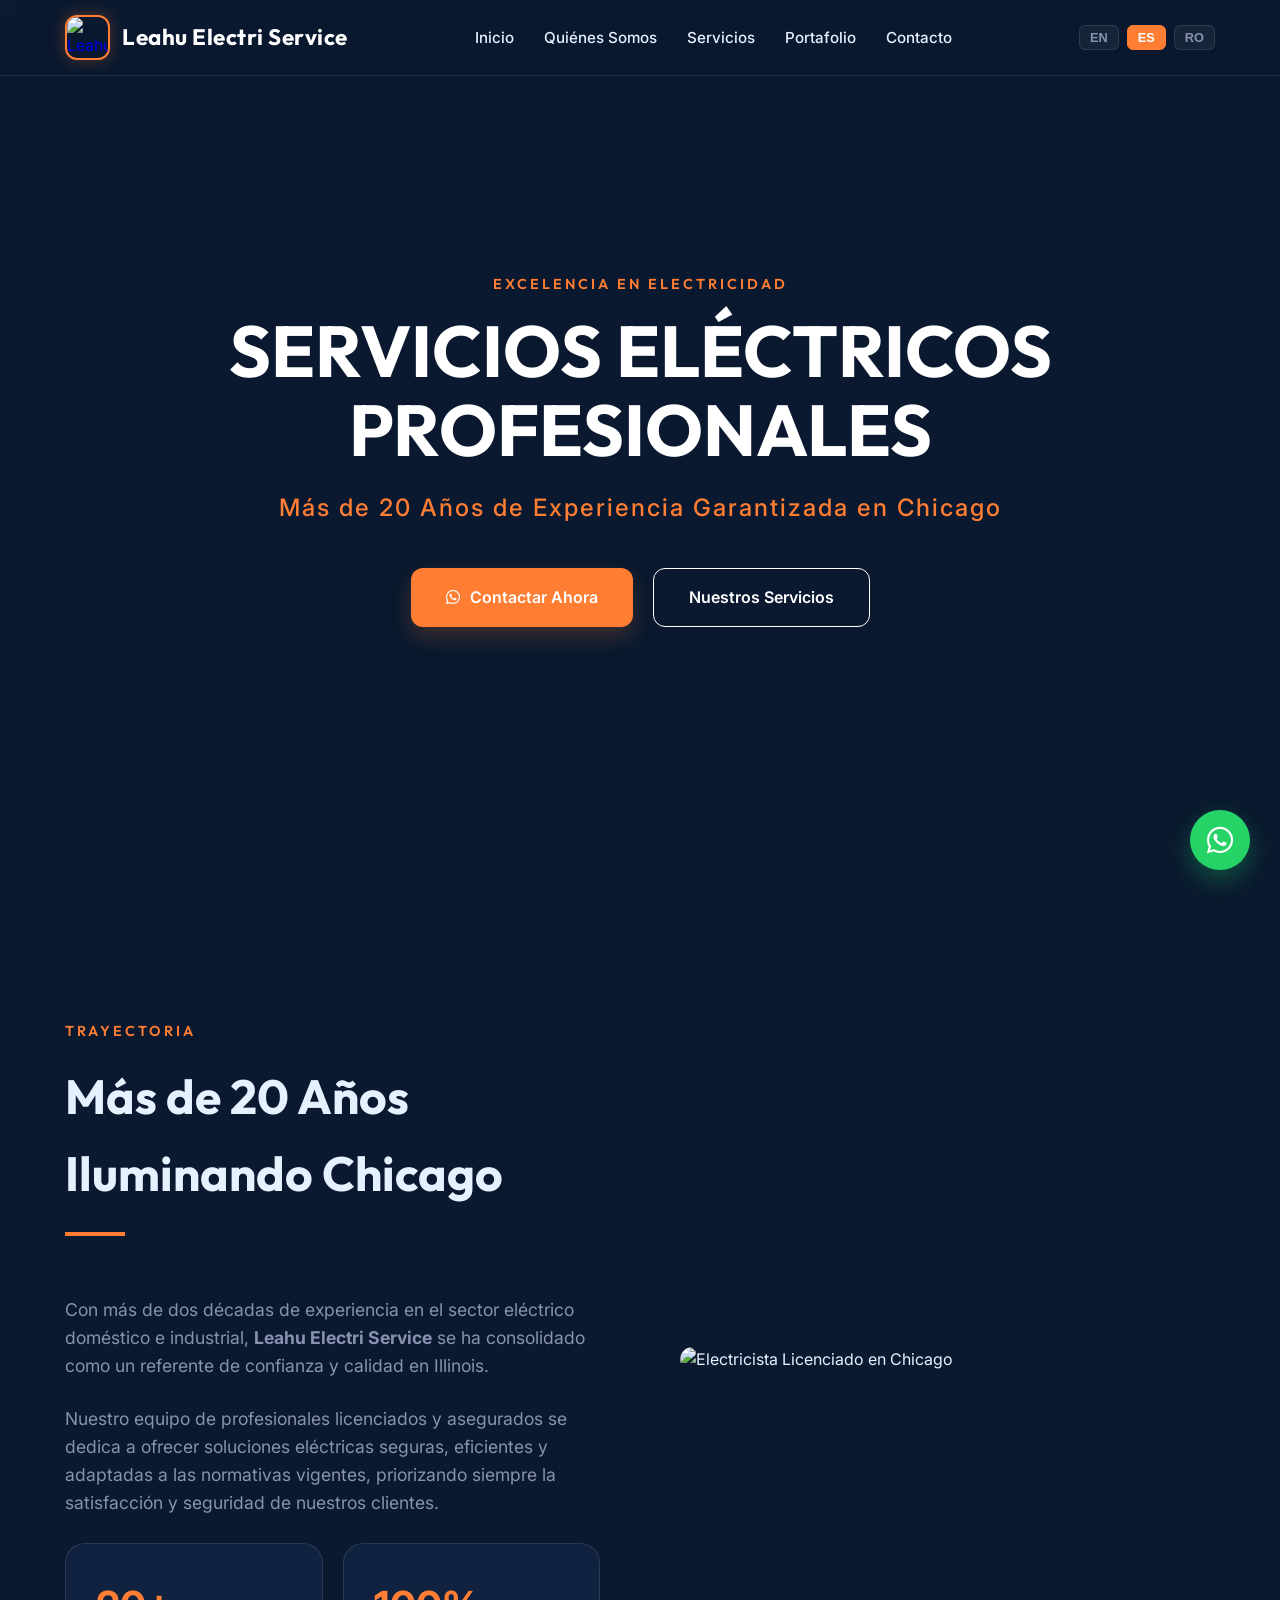
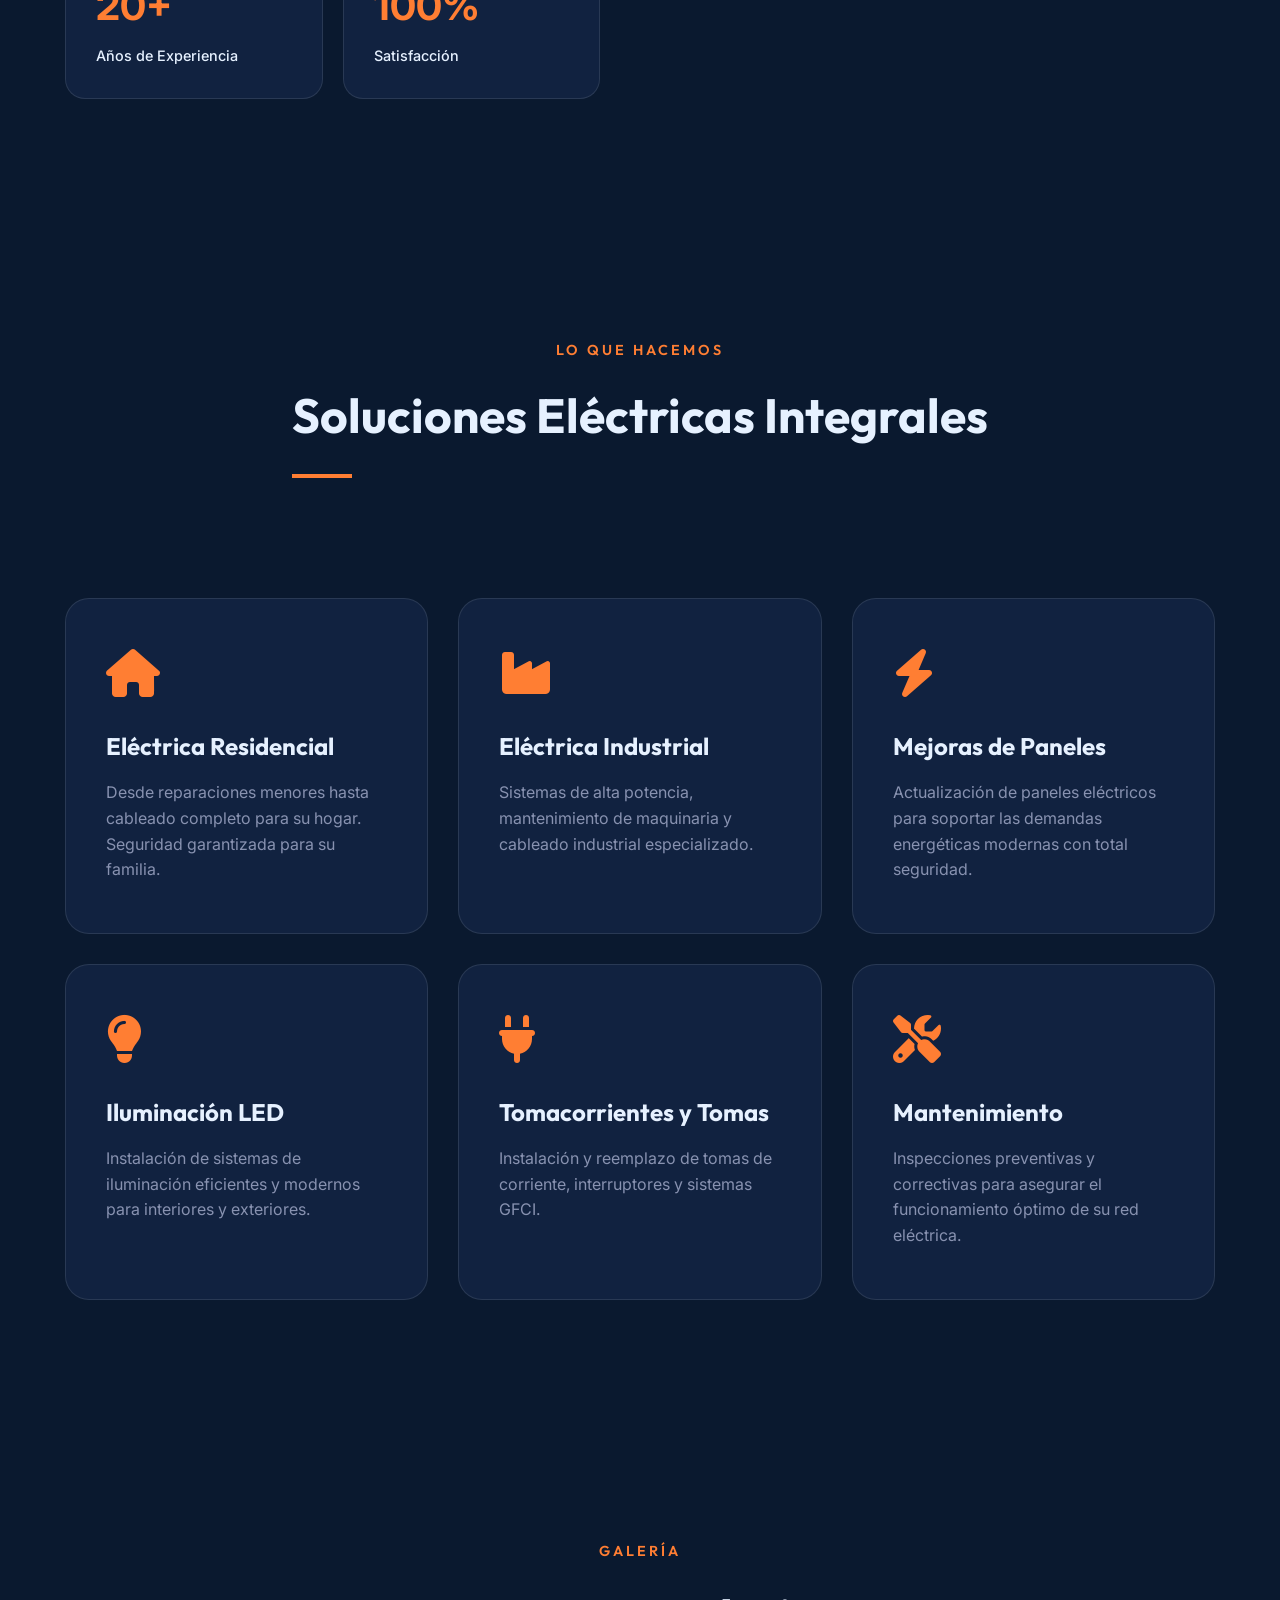
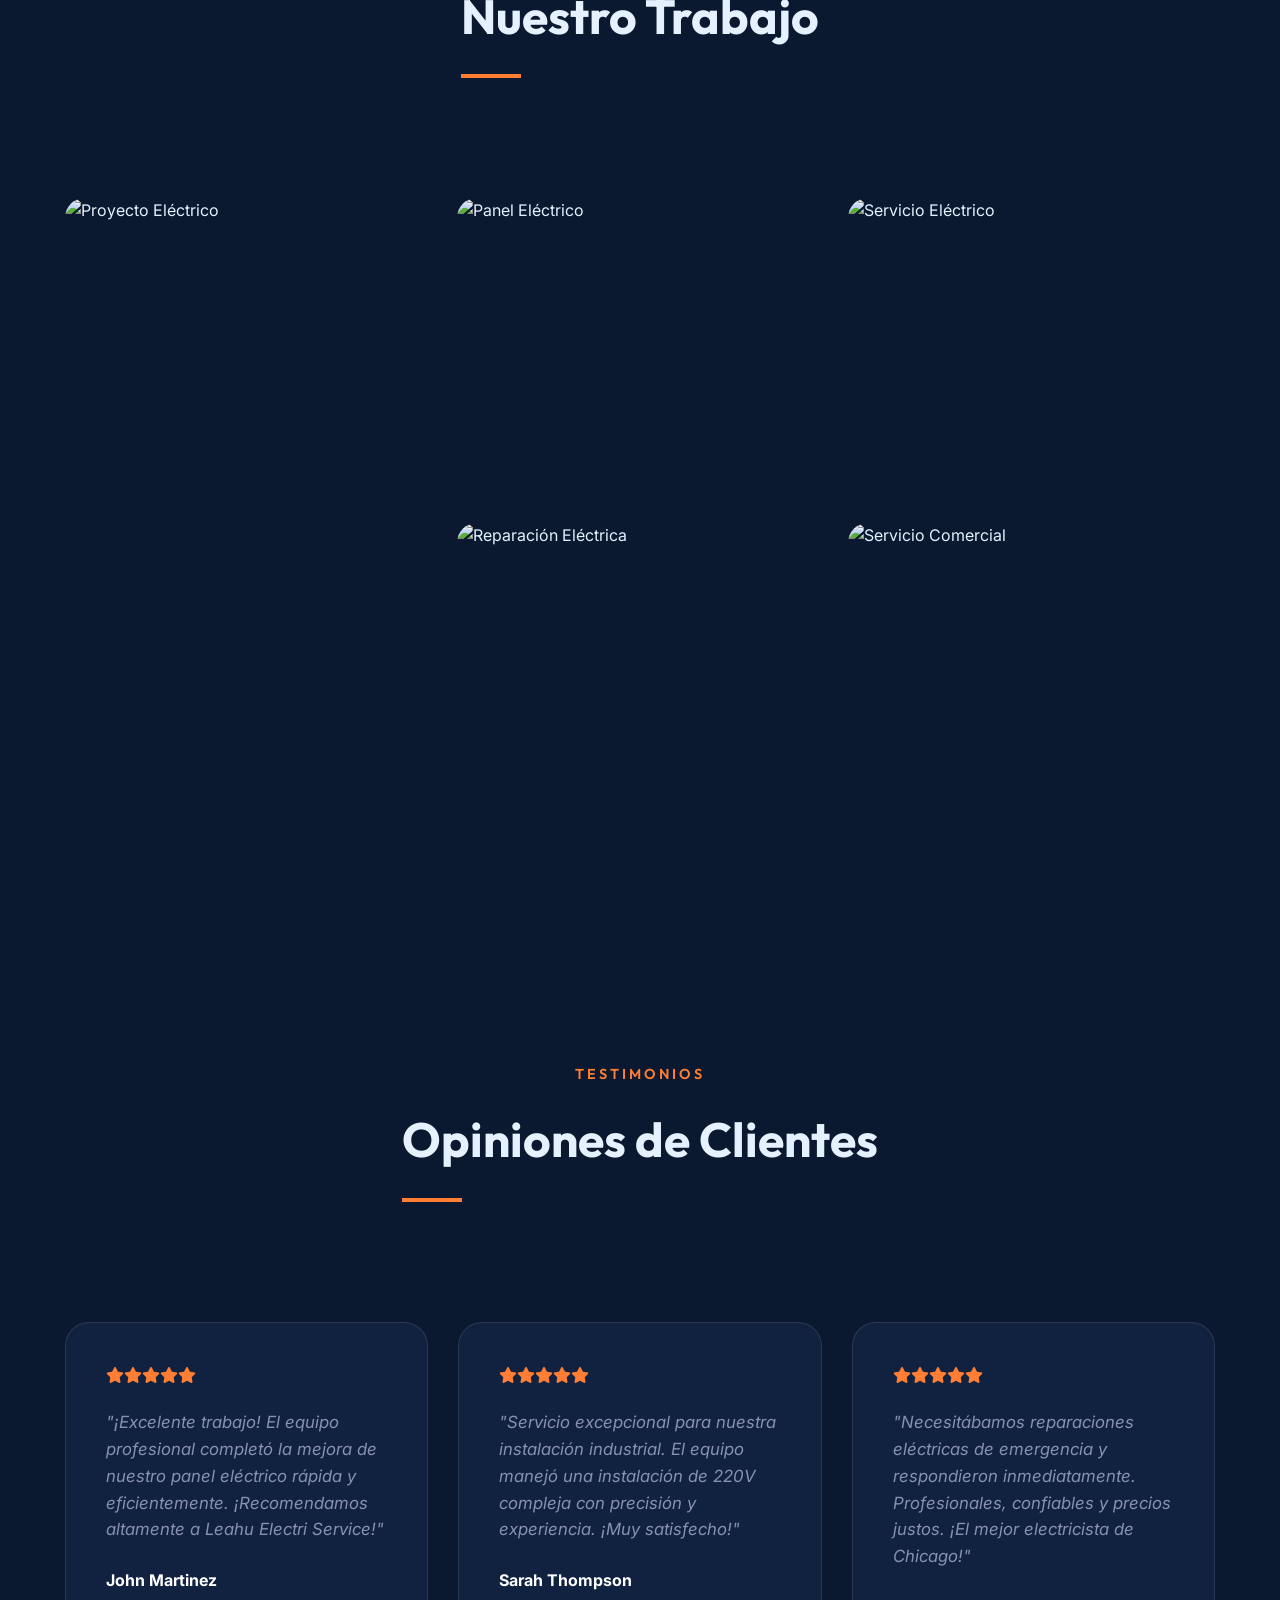
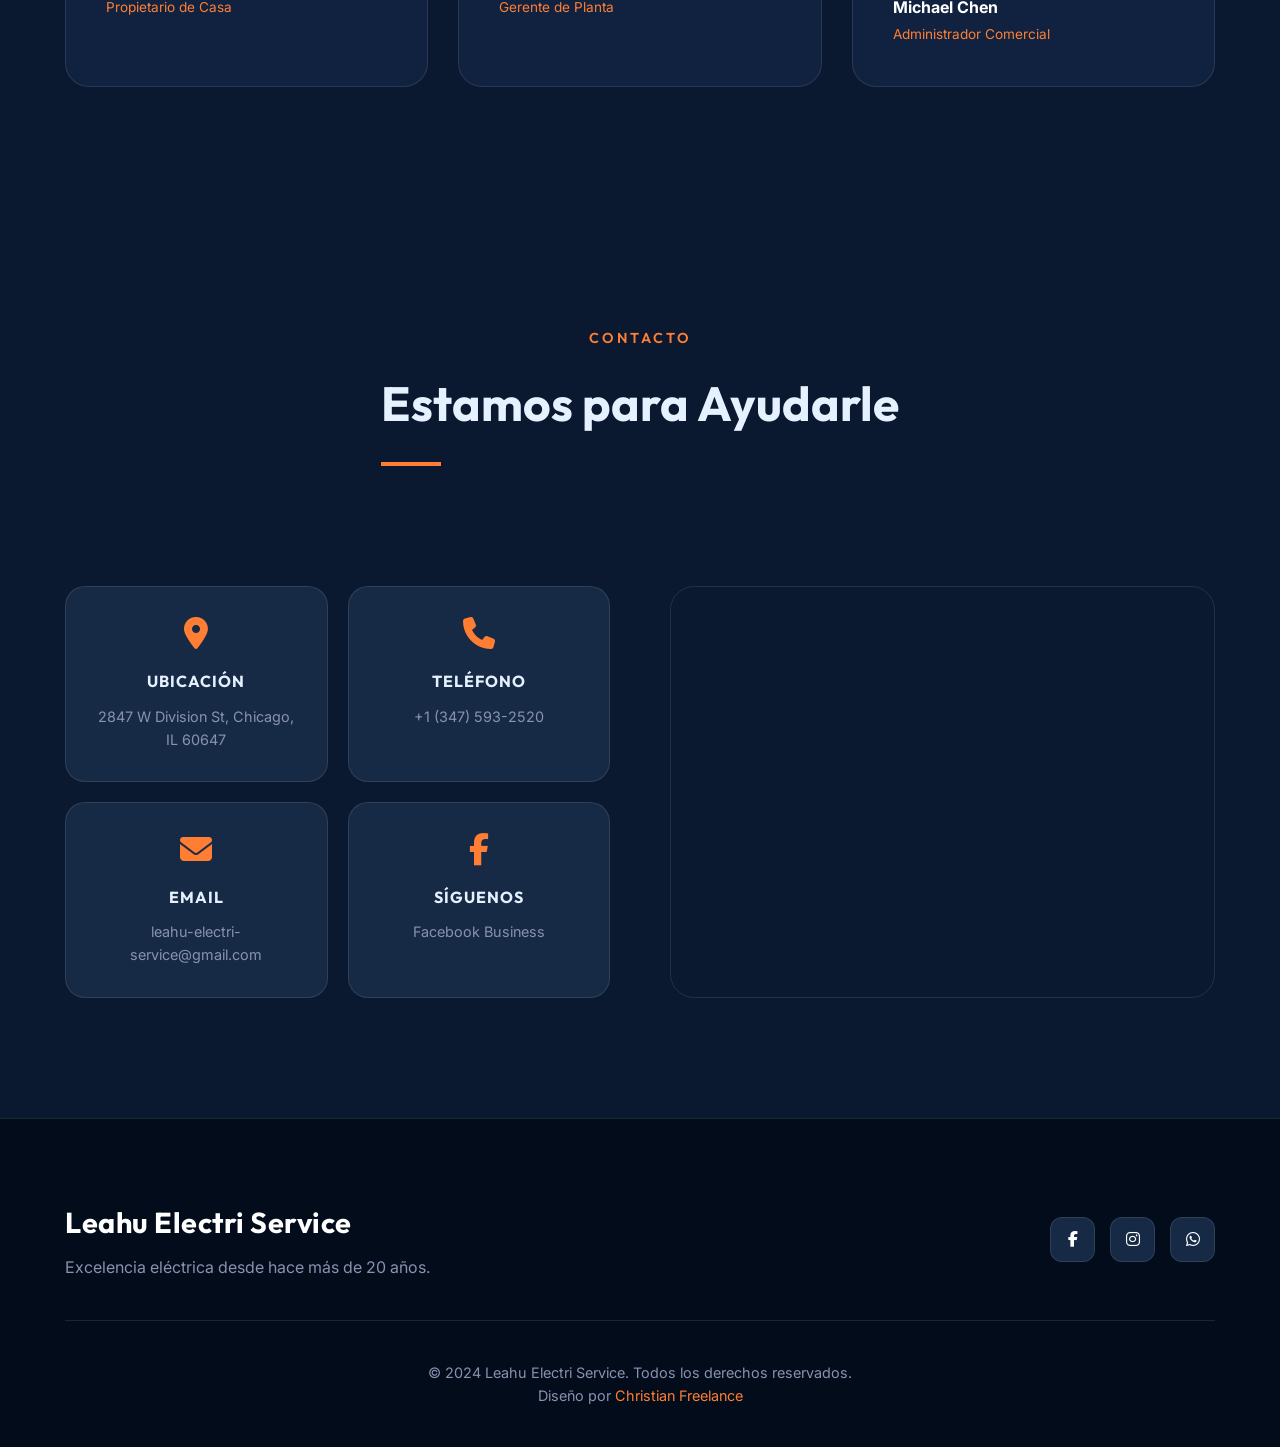
==== index-es.html @ eafdc577 "Add files via upload" ====
<!DOCTYPE html>
<html lang="es">
<head>
    <meta charset="UTF-8">
    <meta name="viewport" content="width=device-width, initial-scale=1.0">
    <meta name="description" content="Leahu Electri Service - Servicios eléctricos profesionales en Chicago. Más de 20 años de experiencia en instalaciones eléctricas residenciales e industriales. Licenciado y asegurado.">
    <meta name="keywords" content="servicios eléctricos, electricista Chicago, reparación eléctrica, instalación eléctrica, eléctrica residencial, eléctrica industrial">
    <meta name="author" content="Leahu Electri Service">
    
    <!-- Meta etiquetas multi-idioma -->
    <link rel="alternate" hreflang="en" href="index-en.html" />
    <link rel="alternate" hreflang="es" href="index-es.html" />
    <link rel="alternate" hreflang="ro" href="index-ro.html" />
    <link rel="alternate" hreflang="x-default" href="index-en.html" />

    <meta property="og:title" content="Leahu Electri Service - Servicios Eléctricos Chicago">
    <meta property="og:description" content="Servicios eléctricos profesionales con más de 20 años de experiencia en Chicago e Illinois.">
    <meta property="og:type" content="business.business">
    <meta property="og:image" content="images/electrician-chicago-service-1.jpg">
    
    <title>Leahu Electri Service - Servicios Eléctricos Profesionales Chicago</title>
    
    <link rel="stylesheet" href="style.css">
    <link rel="stylesheet" href="https://cdnjs.cloudflare.com/ajax/libs/font-awesome/6.4.0/css/all.min.css">
</head>
<body>
    <!-- Barra de Navegación -->
    <nav class="navbar">
        <div class="container">
            <a href="#home" class="nav-logo">
                <img src="images/logo-leahu-electri.jpg" alt="Leahu Electri Service Logo" class="logo-img">
                <span class="company-name">Leahu Electri Service</span>
            </a>
            <ul class="nav-menu">
                <li><a href="#home" class="nav-link">Inicio</a></li>
                <li><a href="#about" class="nav-link">Quiénes Somos</a></li>
                <li><a href="#services" class="nav-link">Servicios</a></li>
                <li><a href="#portfolio" class="nav-link">Portafolio</a></li>
                <li><a href="#contact" class="nav-link">Contacto</a></li>
            </ul>
            <div class="language-switcher">
                <button class="lang-btn" data-lang="en">EN</button>
                <button class="lang-btn active" data-lang="es">ES</button>
                <button class="lang-btn" data-lang="ro">RO</button>
            </div>
        </div>
    </nav>

    <!-- Sección Hero -->
    <section id="home" class="hero">
        <div class="carousel">
            <div class="carousel-container">
                <img src="images/electrician-chicago-service-1.jpg" alt="Servicio Eléctrico en Chicago" class="carousel-image active">
                <img src="images/electrical-panel-upgrade-chicago.jpg" alt="Actualización de Paneles Eléctricos" class="carousel-image">
                <img src="images/professional-electrical-installations.jpg" alt="Instalaciones Eléctricas Profesionales" class="carousel-image">
                <img src="images/industrial-electrician-chicago.jpg" alt="Electricista Industrial Chicago" class="carousel-image">
            </div>
        </div>
        <div class="hero-overlay"></div>
        <div class="hero-content">
            <span class="section-tag" data-reveal>Excelencia en Electricidad</span>
            <h1 class="hero-title" data-reveal>Servicios Eléctricos Profesionales</h1>
            <p class="hero-subtitle" data-reveal>Más de 20 Años de Experiencia Garantizada en Chicago</p>
            <div class="hero-buttons" data-reveal>
                <a href="https://wa.me/13475932520" class="btn-primary"><i class="fab fa-whatsapp"></i> Contactar Ahora</a>
                <a href="#services" class="btn-secondary">Nuestros Servicios</a>
            </div>
        </div>
    </section>

    <!-- Sección Acerca De -->
    <section id="about" class="about">
        <div class="container">
            <div class="about-grid">
                <div class="about-text" data-reveal>
                    <span class="section-tag">Trayectoria</span>
                    <h2 class="section-title">Más de 20 Años Iluminando Chicago</h2>
                    <p>Con más de dos décadas de experiencia en el sector eléctrico doméstico e industrial, <strong>Leahu Electri Service</strong> se ha consolidado como un referente de confianza y calidad en Illinois.</p>
                    <p>Nuestro equipo de profesionales licenciados y asegurados se dedica a ofrecer soluciones eléctricas seguras, eficientes y adaptadas a las normativas vigentes, priorizando siempre la satisfacción y seguridad de nuestros clientes.</p>
                    <div class="about-stats">
                        <div class="stat-card">
                            <span class="stat-number">20+</span>
                            <span class="stat-label">Años de Experiencia</span>
                        </div>
                        <div class="stat-card">
                            <span class="stat-number">100%</span>
                            <span class="stat-label">Satisfacción</span>
                        </div>
                    </div>
                </div>
                <div class="about-image" data-reveal>
                    <img src="images/licensed-electrician-near-me.jpg" alt="Electricista Licenciado en Chicago" style="width:100%; border-radius:30px; box-shadow: var(--shadow);">
                </div>
            </div>
        </div>
    </section>

    <!-- Sección Servicios -->
    <section id="services" class="services">
        <div class="container">
            <div style="text-align: center; margin-bottom: 60px;" data-reveal>
                <span class="section-tag">Lo que hacemos</span>
                <h2 class="section-title" style="display:inline-block">Soluciones Eléctricas Integrales</h2>
            </div>
            <div class="services-grid">
                <div class="service-card" data-reveal>
                    <i class="fas fa-home service-icon"></i>
                    <h3>Eléctrica Residencial</h3>
                    <p>Desde reparaciones menores hasta cableado completo para su hogar. Seguridad garantizada para su familia.</p>
                </div>
                <div class="service-card" data-reveal>
                    <i class="fas fa-industry service-icon"></i>
                    <h3>Eléctrica Industrial</h3>
                    <p>Sistemas de alta potencia, mantenimiento de maquinaria y cableado industrial especializado.</p>
                </div>
                <div class="service-card" data-reveal>
                    <i class="fas fa-bolt service-icon"></i>
                    <h3>Mejoras de Paneles</h3>
                    <p>Actualización de paneles eléctricos para soportar las demandas energéticas modernas con total seguridad.</p>
                </div>
                <div class="service-card" data-reveal>
                    <i class="fas fa-lightbulb service-icon"></i>
                    <h3>Iluminación LED</h3>
                    <p>Instalación de sistemas de iluminación eficientes y modernos para interiores y exteriores.</p>
                </div>
                <div class="service-card" data-reveal>
                    <i class="fas fa-plug service-icon"></i>
                    <h3>Tomacorrientes y Tomas</h3>
                    <p>Instalación y reemplazo de tomas de corriente, interruptores y sistemas GFCI.</p>
                </div>
                <div class="service-card" data-reveal>
                    <i class="fas fa-tools service-icon"></i>
                    <h3>Mantenimiento</h3>
                    <p>Inspecciones preventivas y correctivas para asegurar el funcionamiento óptimo de su red eléctrica.</p>
                </div>
            </div>
        </div>
    </section>

    <!-- Sección Portafolio -->
    <section id="portfolio" class="portfolio">
        <div class="container">
            <div style="text-align: center; margin-bottom: 60px;" data-reveal>
                <span class="section-tag">Galería</span>
                <h2 class="section-title" style="display:inline-block">Nuestro Trabajo</h2>
            </div>
            <div class="portfolio-grid">
                <div class="portfolio-item" data-reveal onclick="openModal('modal-1')">
                    <img src="images/electrician-chicago-service-1.jpg" alt="Proyecto Eléctrico">
                    <div class="portfolio-overlay">
                        <h4>Instalación Residencial</h4>
                    </div>
                </div>
                <div class="portfolio-item" data-reveal onclick="openModal('modal-2')">
                    <img src="images/electrical-panel-upgrade-chicago.jpg" alt="Panel Eléctrico">
                    <div class="portfolio-overlay">
                        <h4>Cambio de Panel 200A</h4>
                    </div>
                </div>
                <div class="portfolio-item" data-reveal onclick="openModal('modal-3')">
                    <img src="images/professional-electrical-installations.jpg" alt="Servicio Eléctrico">
                    <div class="portfolio-overlay">
                        <h4>Mantenimiento Industrial</h4>
                    </div>
                </div>
                <div class="portfolio-item" data-reveal onclick="openModal('modal-4')">
                    <video autoplay muted loop>
                        <source src="images/electrical-maintenance-work.mp4" type="video/mp4">
                    </video>
                    <div class="portfolio-overlay">
                        <h4>Trabajo en Terreno</h4>
                    </div>
                </div>
                <div class="portfolio-item" data-reveal onclick="openModal('modal-5')">
                    <img src="images/residential-electrical-repairs.jpg" alt="Reparación Eléctrica">
                    <div class="portfolio-overlay">
                        <h4>Iluminación Empotrada</h4>
                    </div>
                </div>
                <div class="portfolio-item" data-reveal onclick="openModal('modal-6')">
                    <img src="images/commercial-electric-services.jpg" alt="Servicio Comercial">
                    <div class="portfolio-overlay">
                        <h4>Sistema de Control</h4>
                    </div>
                </div>
            </div>
        </div>
    </section>

    <!-- Sección Reseñas -->
    <section id="reviews" class="reviews">
        <div class="container">
            <div style="text-align: center; margin-bottom: 60px;" data-reveal>
                <span class="section-tag">Testimonios</span>
                <h2 class="section-title" style="display:inline-block">Opiniones de Clientes</h2>
            </div>
            <div class="reviews-grid">
                <div class="review-card" data-reveal>
                    <div class="stars"><i class="fas fa-star"></i><i class="fas fa-star"></i><i class="fas fa-star"></i><i class="fas fa-star"></i><i class="fas fa-star"></i></div>
                    <p class="review-text">"¡Excelente trabajo! El equipo profesional completó la mejora de nuestro panel eléctrico rápida y eficientemente. ¡Recomendamos altamente a Leahu Electri Service!"</p>
                    <div class="review-author">
                        <div class="author-info">
                            <h5>John Martinez</h5>
                            <span>Propietario de Casa</span>
                        </div>
                    </div>
                </div>
                <div class="review-card" data-reveal>
                    <div class="stars"><i class="fas fa-star"></i><i class="fas fa-star"></i><i class="fas fa-star"></i><i class="fas fa-star"></i><i class="fas fa-star"></i></div>
                    <p class="review-text">"Servicio excepcional para nuestra instalación industrial. El equipo manejó una instalación de 220V compleja con precisión y experiencia. ¡Muy satisfecho!"</p>
                    <div class="review-author">
                        <div class="author-info">
                            <h5>Sarah Thompson</h5>
                            <span>Gerente de Planta</span>
                        </div>
                    </div>
                </div>
                <div class="review-card" data-reveal>
                    <div class="stars"><i class="fas fa-star"></i><i class="fas fa-star"></i><i class="fas fa-star"></i><i class="fas fa-star"></i><i class="fas fa-star"></i></div>
                    <p class="review-text">"Necesitábamos reparaciones eléctricas de emergencia y respondieron inmediatamente. Profesionales, confiables y precios justos. ¡El mejor electricista de Chicago!"</p>
                    <div class="review-author">
                        <div class="author-info">
                            <h5>Michael Chen</h5>
                            <span>Administrador Comercial</span>
                        </div>
                    </div>
                </div>
            </div>
        </div>
    </section>

    <!-- Sección Contacto -->
    <section id="contact" class="contact">
        <div class="container">
            <div style="text-align: center; margin-bottom: 60px;" data-reveal>
                <span class="section-tag">Contacto</span>
                <h2 class="section-title" style="display:inline-block">Estamos para Ayudarle</h2>
            </div>
            <div class="contact-grid">
                <div class="contact-info-cards" data-reveal>
                    <div class="contact-card">
                        <i class="fas fa-map-marker-alt"></i>
                        <h3>Ubicación</h3>
                        <p>2847 W Division St, Chicago, IL 60647</p>
                    </div>
                    <div class="contact-card">
                        <i class="fas fa-phone"></i>
                        <h3>Teléfono</h3>
                        <p><a href="tel:+13475932520">+1 (347) 593-2520</a></p>
                    </div>
                    <div class="contact-card">
                        <i class="fas fa-envelope"></i>
                        <h3>Email</h3>
                        <p><a href="mailto:leahu-electri-service@gmail.com">leahu-electri-service@gmail.com</a></p>
                    </div>
                    <div class="contact-card">
                        <i class="fab fa-facebook-f"></i>
                        <h3>SÍGUENOS</h3>
                        <p><a href="https://www.facebook.com/profile.php?id=61577880975106" target="_blank">Facebook Business</a></p>
                    </div>
                </div>
                <div class="map-container" data-reveal>
                    <iframe src="https://www.google.com/maps/embed?pb=!1m18!1m12!1m3!1d2970.5748389873627!2d-87.68046922345047!3d41.902647471316774!2m3!1f0!2f0!3f0!3m2!1i1024!2i768!4f13.1!3m3!1m2!1s0x880fce68b29b3dbf%3A0x9f3f3f3f3f3f3f3f!2s2847%20W%20Division%20St%2C%20Chicago%2C%20IL%2060647!5e0!3m2!1ses!2sus!4v1234567890" width="100%" height="100%" style="border:0;" allowfullscreen="" loading="lazy"></iframe>
                </div>
            </div>
        </div>
    </section>

    <!-- Pie de Página -->
    <footer class="footer">
        <div class="container">
            <div class="footer-content">
                <div class="footer-logo">
                    <span class="company-name">Leahu Electri Service</span>
                    <p style="color:var(--text-dim); margin-top:10px;">Excelencia eléctrica desde hace más de 20 años.</p>
                </div>
                <div class="social-links">
                    <a href="https://www.facebook.com/profile.php?id=61577880975106" class="social-btn" target="_blank"><i class="fab fa-facebook-f"></i></a>
                    <a href="#" class="social-btn" target="_blank"><i class="fab fa-instagram"></i></a>
                    <a href="https://wa.me/13475932520" class="social-btn" target="_blank"><i class="fab fa-whatsapp"></i></a>
                </div>
            </div>
            <div class="footer-bottom">
                <p>&copy; 2024 Leahu Electri Service. Todos los derechos reservados.</p>
                <p>Diseño por <a href="https://christian-freelance.us/" target="_blank">Christian Freelance</a></p>
            </div>
        </div>
    </footer>

    <!-- Botones Flotantes -->
    <a href="https://wa.me/13475932520" class="whatsapp-float" target="_blank">
        <i class="fab fa-whatsapp"></i>
    </a>
    <button id="backToTop" class="back-to-top">
        <i class="fas fa-chevron-up"></i>
    </button>

    <!-- Modales -->
    <div id="modal-1" class="modal">
        <div class="modal-content">
            <span class="close-modal" onclick="closeModal('modal-1')">&times;</span>
            <img src="images/electrician-chicago-service-1.jpg" alt="Proyecto">
        </div>
    </div>
    <div id="modal-2" class="modal">
        <div class="modal-content">
            <span class="close-modal" onclick="closeModal('modal-2')">&times;</span>
            <img src="images/electrical-panel-upgrade-chicago.jpg" alt="Proyecto">
        </div>
    </div>
    <div id="modal-3" class="modal">
        <div class="modal-content">
            <span class="close-modal" onclick="closeModal('modal-3')">&times;</span>
            <img src="images/professional-electrical-installations.jpg" alt="Proyecto">
        </div>
    </div>
    <div id="modal-4" class="modal">
        <div class="modal-content">
            <span class="close-modal" onclick="closeModal('modal-4')">&times;</span>
            <video controls>
                <source src="images/electrical-maintenance-work.mp4" type="video/mp4">
            </video>
        </div>
    </div>
    <div id="modal-5" class="modal">
        <div class="modal-content">
            <span class="close-modal" onclick="closeModal('modal-5')">&times;</span>
            <img src="images/residential-electrical-repairs.jpg" alt="Proyecto">
        </div>
    </div>
    <div id="modal-6" class="modal">
        <div class="modal-content">
            <span class="close-modal" onclick="closeModal('modal-6')">&times;</span>
            <img src="images/commercial-electric-services.jpg" alt="Proyecto">
        </div>
    </div>

    <!-- Scripts -->
    <script src="https://code.jquery.com/jquery-3.7.1.min.js"></script>
    <script src="script.js"></script>
</body>
</html>
---- style.css ----
/* ============================================
   LEAHU ELECTRI SERVICE - PREMIUM STYLING
   Aesthetic: Modern, Professional, High-Tech
   ============================================ */

@import url('https://fonts.googleapis.com/css2?family=Outfit:wght@300;400;500;600;700&family=Inter:wght@300;400;500;600&display=swap');

:root {
    --primary: #FF7E33; /* Electric Orange */
    --primary-hover: #E66A1F;
    --secondary: #0A192F; /* Deep Navy */
    --accent: #172A45; /* Lighter Navy */
    --text-main: #E6F1FF;
    --text-dim: #8892B0;
    --white: #FFFFFF;
    --glass: rgba(10, 25, 47, 0.7);
    --glass-border: rgba(255, 255, 255, 0.1);
    --card-bg: #112240;
    --transition: all 0.4s cubic-bezier(0.165, 0.84, 0.44, 1);
    --shadow: 0 10px 30px -15px rgba(2, 12, 27, 0.7);
}

* {
    margin: 0;
    padding: 0;
    box-sizing: border-box;
}

html {
    scroll-behavior: smooth;
    overflow-x: hidden;
}

body {
    font-family: 'Inter', sans-serif;
    background-color: var(--secondary);
    color: var(--text-main);
    line-height: 1.6;
    overflow-x: hidden;
}

h1, h2, h3, h4, .company-name {
    font-family: 'Outfit', sans-serif;
    font-weight: 700;
}

.container {
    max-width: 1200px;
    margin: 0 auto;
    padding: 0 25px;
}

/* ============================================
   NAVBAR STYLING (Glassmorphism)
   ============================================ */

.navbar {
    position: fixed;
    top: 0;
    left: 0;
    width: 100%;
    z-index: 1000;
    background: var(--glass);
    backdrop-filter: blur(10px);
    -webkit-backdrop-filter: blur(10px);
    border-bottom: 1px solid var(--glass-border);
    padding: 15px 0;
    transition: var(--transition);
}

.navbar.scrolled {
    padding: 10px 0;
    box-shadow: var(--shadow);
}

.navbar .container {
    display: flex;
    justify-content: space-between;
    align-items: center;
}

.nav-logo {
    display: flex;
    align-items: center;
    gap: 12px;
    text-decoration: none;
}

.logo-img {
    width: 45px;
    height: 45px;
    border-radius: 12px;
    object-fit: cover;
    border: 2px solid var(--primary);
    box-shadow: 0 0 15px rgba(255, 126, 51, 0.3);
}

.company-name {
    font-size: 1.4rem;
    color: var(--white);
    letter-spacing: 0.5px;
}

.nav-menu {
    display: flex;
    list-style: none;
    gap: 30px;
}

.nav-link {
    color: var(--text-main);
    text-decoration: none;
    font-size: 0.95rem;
    font-weight: 500;
    position: relative;
    padding: 5px 0;
    transition: var(--transition);
}

.nav-link::after {
    content: '';
    position: absolute;
    bottom: 0;
    left: 0;
    width: 0;
    height: 2px;
    background-color: var(--primary);
    transition: var(--transition);
}

.nav-link:hover {
    color: var(--primary);
}

.nav-link:hover::after {
    width: 100%;
}

.language-switcher {
    display: flex;
    gap: 8px;
}

.lang-btn {
    background: rgba(255, 255, 255, 0.05);
    border: 1px solid var(--glass-border);
    color: var(--text-dim);
    padding: 4px 10px;
    border-radius: 6px;
    cursor: pointer;
    font-size: 0.8rem;
    font-weight: 600;
    transition: var(--transition);
}

.lang-btn:hover, .lang-btn.active {
    background: var(--primary);
    color: var(--white);
    border-color: var(--primary);
}

/* ============================================
   HERO SECTION & CAROUSEL
   ============================================ */

.hero {
    position: relative;
    height: 100vh;
    min-height: 700px;
    display: flex;
    align-items: center;
    justify-content: center;
    overflow: hidden;
}

.carousel {
    position: absolute;
    top: 0;
    left: 0;
    width: 100%;
    height: 100%;
    z-index: 1;
}

.carousel-container {
    position: relative;
    width: 100%;
    height: 100%;
}

.carousel-image {
    position: absolute;
    top: 0;
    left: 0;
    width: 100%;
    height: 100%;
    object-fit: cover;
    opacity: 0;
    transform: scale(1.1);
    transition: opacity 1.5s ease, transform 3s ease;
}

.carousel-image.active {
    opacity: 0.4;
    transform: scale(1);
}

.hero-overlay {
    position: absolute;
    top: 0;
    left: 0;
    width: 100%;
    height: 100%;
    background: radial-gradient(circle at center, rgba(10, 25, 47, 0.2) 0%, rgba(10, 25, 47, 0.8) 100%);
    z-index: 2;
}

.hero-content {
    position: relative;
    z-index: 10;
    text-align: center;
    max-width: 900px;
    padding: 0 20px;
}

.hero-title {
    font-size: clamp(2.5rem, 8vw, 4.5rem);
    line-height: 1.1;
    margin-bottom: 20px;
    color: var(--white);
    text-transform: uppercase;
}

.hero-subtitle {
    font-size: clamp(1.1rem, 3vw, 1.5rem);
    color: var(--primary);
    margin-bottom: 40px;
    font-weight: 500;
    letter-spacing: 2px;
}

.hero-buttons {
    display: flex;
    gap: 20px;
    justify-content: center;
    flex-wrap: wrap;
}

.btn-primary {
    display: inline-flex;
    align-items: center;
    gap: 10px;
    background: var(--primary);
    color: var(--white);
    padding: 16px 35px;
    border-radius: 12px;
    text-decoration: none;
    font-weight: 600;
    font-size: 1rem;
    transition: var(--transition);
    border: none;
    box-shadow: 0 10px 20px rgba(255, 126, 51, 0.2);
}

.btn-primary:hover {
    background: var(--primary-hover);
    transform: translateY(-5px);
    box-shadow: 0 15px 25px rgba(255, 126, 51, 0.3);
}

.btn-secondary {
    display: inline-flex;
    align-items: center;
    gap: 10px;
    background: transparent;
    color: var(--white);
    padding: 16px 35px;
    border-radius: 12px;
    text-decoration: none;
    font-weight: 600;
    font-size: 1rem;
    transition: var(--transition);
    border: 1px solid var(--white);
}

.btn-secondary:hover {
    background: rgba(255, 255, 255, 0.1);
    transform: translateY(-5px);
}

/* ============================================
   SECTIONS GENERAL
   ============================================ */

section {
    padding: 120px 0;
}

.section-tag {
    color: var(--primary);
    font-family: 'Outfit', sans-serif;
    font-weight: 600;
    font-size: 0.9rem;
    text-transform: uppercase;
    letter-spacing: 3px;
    display: block;
    margin-bottom: 15px;
}

.section-title {
    font-size: clamp(2rem, 5vw, 3rem);
    margin-bottom: 60px;
    position: relative;
}

.section-title::after {
    content: '';
    display: block;
    width: 60px;
    height: 4px;
    background: var(--primary);
    margin-top: 20px;
}

/* ============================================
   ABOUT SECTION
   ============================================ */

.about-grid {
    display: grid;
    grid-template-columns: 1fr 1fr;
    gap: 80px;
    align-items: center;
}

.about-text p {
    color: var(--text-dim);
    margin-bottom: 25px;
    font-size: 1.1rem;
}

.about-stats {
    display: grid;
    grid-template-columns: 1fr 1fr;
    gap: 20px;
}

.stat-card {
    background: var(--card-bg);
    padding: 30px;
    border-radius: 20px;
    border: 1px solid var(--glass-border);
    transition: var(--transition);
}

.stat-card:hover {
    transform: translateY(-10px);
    border-color: var(--primary);
}

.stat-number {
    display: block;
    font-size: 2.5rem;
    color: var(--primary);
    font-weight: 700;
    margin-bottom: 5px;
}

.stat-label {
    color: var(--text-main);
    font-weight: 500;
    font-size: 0.9rem;
}

/* ============================================
   SERVICES SECTION
   ============================================ */

.services-grid {
    display: grid;
    grid-template-columns: repeat(auto-fit, minmax(300px, 1fr));
    gap: 30px;
}

.service-card {
    background: var(--card-bg);
    padding: 50px 40px;
    border-radius: 24px;
    border: 1px solid var(--glass-border);
    transition: var(--transition);
    position: relative;
    overflow: hidden;
}

.service-card::before {
    content: '';
    position: absolute;
    top: 0;
    left: 0;
    width: 100%;
    height: 0;
    background: linear-gradient(180deg, var(--primary) 0%, transparent 100%);
    opacity: 0.05;
    transition: var(--transition);
}

.service-card:hover {
    transform: translateY(-15px);
    border-color: var(--primary);
    box-shadow: var(--shadow);
}

.service-card:hover::before {
    height: 100%;
}

.service-icon {
    font-size: 3rem;
    color: var(--primary);
    margin-bottom: 30px;
    display: inline-block;
}

.service-card h3 {
    font-size: 1.5rem;
    margin-bottom: 15px;
}

.service-card p {
    color: var(--text-dim);
    font-size: 1rem;
}

/* ============================================
   PORTFOLIO SECTION
   ============================================ */

.portfolio-grid {
    display: grid;
    grid-template-columns: repeat(auto-fit, minmax(350px, 1fr));
    gap: 25px;
}

.portfolio-item {
    position: relative;
    border-radius: 20px;
    overflow: hidden;
    height: 300px;
    cursor: pointer;
}

.portfolio-item img, .portfolio-item video {
    width: 100%;
    height: 100%;
    object-fit: cover;
    transition: transform 0.6s cubic-bezier(0.165, 0.84, 0.44, 1);
}

.portfolio-overlay {
    position: absolute;
    top: 0;
    left: 0;
    width: 100%;
    height: 100%;
    background: linear-gradient(0deg, var(--secondary) 0%, transparent 100%);
    display: flex;
    flex-direction: column;
    justify-content: flex-end;
    padding: 30px;
    opacity: 0;
    transition: var(--transition);
}

.portfolio-item:hover img, .portfolio-item:hover video {
    transform: scale(1.1);
}

.portfolio-item:hover .portfolio-overlay {
    opacity: 1;
}

.portfolio-item h4 {
    color: var(--white);
    font-size: 1.2rem;
}

/* ============================================
   REVIEWS SECTION
   ============================================ */

.reviews-grid {
    display: grid;
    grid-template-columns: repeat(auto-fit, minmax(320px, 1fr));
    gap: 30px;
}

.review-card {
    background: var(--card-bg);
    padding: 40px;
    border-radius: 24px;
    border: 1px solid var(--glass-border);
}

.stars {
    color: var(--primary);
    margin-bottom: 20px;
}

.review-text {
    font-style: italic;
    color: var(--text-dim);
    margin-bottom: 25px;
    font-size: 1.05rem;
}

.review-author {
    display: flex;
    align-items: center;
    gap: 15px;
}

.author-info h5 {
    color: var(--white);
    font-size: 1rem;
}

.author-info span {
    color: var(--primary);
    font-size: 0.85rem;
}

/* ============================================
   CONTACT SECTION
   ============================================ */

.contact-grid {
    display: grid;
    grid-template-columns: 1fr 1fr;
    gap: 60px;
}

.contact-info-cards {
    display: grid;
    grid-template-columns: 1fr 1fr;
    gap: 20px;
}

.contact-card {
    background: var(--accent);
    padding: 30px;
    border-radius: 20px;
    text-align: center;
    transition: var(--transition);
    border: 1px solid var(--glass-border);
}

.contact-card:hover {
    background: var(--card-bg);
    border-color: var(--primary);
}

.contact-card i {
    font-size: 2rem;
    color: var(--primary);
    margin-bottom: 20px;
}

.contact-card h3 {
    font-size: 1rem;
    margin-bottom: 10px;
    text-transform: uppercase;
    letter-spacing: 1px;
}

.contact-card p, .contact-card a {
    color: var(--text-dim);
    text-decoration: none;
    font-size: 0.9rem;
}

.map-container {
    border-radius: 24px;
    overflow: hidden;
    border: 1px solid var(--glass-border);
    height: 100%;
    min-height: 400px;
}

/* ============================================
   FOOTER
   ============================================ */

.footer {
    padding: 80px 0 40px;
    background: #020c1b;
    border-top: 1px solid var(--glass-border);
}

.footer-content {
    display: flex;
    justify-content: space-between;
    align-items: center;
    margin-bottom: 40px;
    flex-wrap: wrap;
    gap: 30px;
}

.footer-logo .company-name {
    font-size: 1.8rem;
}

.social-links {
    display: flex;
    gap: 15px;
}

.social-btn {
    width: 45px;
    height: 45px;
    background: var(--accent);
    color: var(--white);
    display: flex;
    align-items: center;
    justify-content: center;
    border-radius: 12px;
    text-decoration: none;
    transition: var(--transition);
    border: 1px solid var(--glass-border);
}

.social-btn:hover {
    background: var(--primary);
    transform: translateY(-5px);
    border-color: var(--primary);
}

.footer-bottom {
    text-align: center;
    padding-top: 40px;
    border-top: 1px solid var(--glass-border);
    color: var(--text-dim);
    font-size: 0.9rem;
}

.footer-bottom a {
    color: var(--primary);
    text-decoration: none;
}

/* ============================================
   FLOATING BUTTONS
   ============================================ */

.whatsapp-float {
    position: fixed;
    bottom: 30px;
    right: 30px;
    width: 60px;
    height: 60px;
    background: #25D366;
    color: white;
    border-radius: 50%;
    display: flex;
    align-items: center;
    justify-content: center;
    font-size: 30px;
    box-shadow: 0 10px 25px rgba(37, 211, 102, 0.3);
    z-index: 999;
    transition: var(--transition);
    text-decoration: none;
}

.whatsapp-float:hover {
    transform: scale(1.1) rotate(10deg);
}

.back-to-top {
    position: fixed;
    bottom: 110px;
    right: 30px;
    width: 50px;
    height: 50px;
    background: var(--accent);
    color: var(--white);
    border: 1px solid var(--glass-border);
    border-radius: 12px;
    display: flex;
    align-items: center;
    justify-content: center;
    cursor: pointer;
    opacity: 0;
    visibility: hidden;
    transition: var(--transition);
    z-index: 999;
}

.back-to-top.show {
    opacity: 1;
    visibility: visible;
}

.back-to-top:hover {
    background: var(--primary);
    border-color: var(--primary);
}

/* ============================================
   MODALS
   ============================================ */

.modal {
    position: fixed;
    top: 0;
    left: 0;
    width: 100%;
    height: 100%;
    background: rgba(2, 12, 27, 0.95);
    z-index: 2000;
    display: none;
    align-items: center;
    justify-content: center;
    padding: 40px;
}

.modal.open {
    display: flex;
}

.modal-content {
    position: relative;
    max-width: 1000px;
    width: 100%;
}

.modal-content img, .modal-content video {
    width: 100%;
    border-radius: 20px;
    box-shadow: 0 20px 50px rgba(0,0,0,0.5);
}

.close-modal {
    position: absolute;
    top: -50px;
    right: 0;
    color: var(--white);
    font-size: 2rem;
    cursor: pointer;
    transition: var(--transition);
}

.close-modal:hover {
    color: var(--primary);
}

/* ============================================
   ANIMATIONS
   ============================================ */

[data-reveal] {
    opacity: 0;
    transform: translateY(30px);
    transition: opacity 0.8s ease, transform 0.8s ease;
}

[data-reveal].revealed {
    opacity: 1;
    transform: translateY(0);
}

/* ============================================
   RESPONSIVE
   ============================================ */

@media (max-width: 992px) {
    .about-grid, .contact-grid {
        grid-template-columns: 1fr;
    }
    .hero-title {
        font-size: 3rem;
    }
}

@media (max-width: 768px) {
    .nav-menu {
        display: none;
    }
    .footer-content {
        flex-direction: column;
        text-align: center;
    }
}
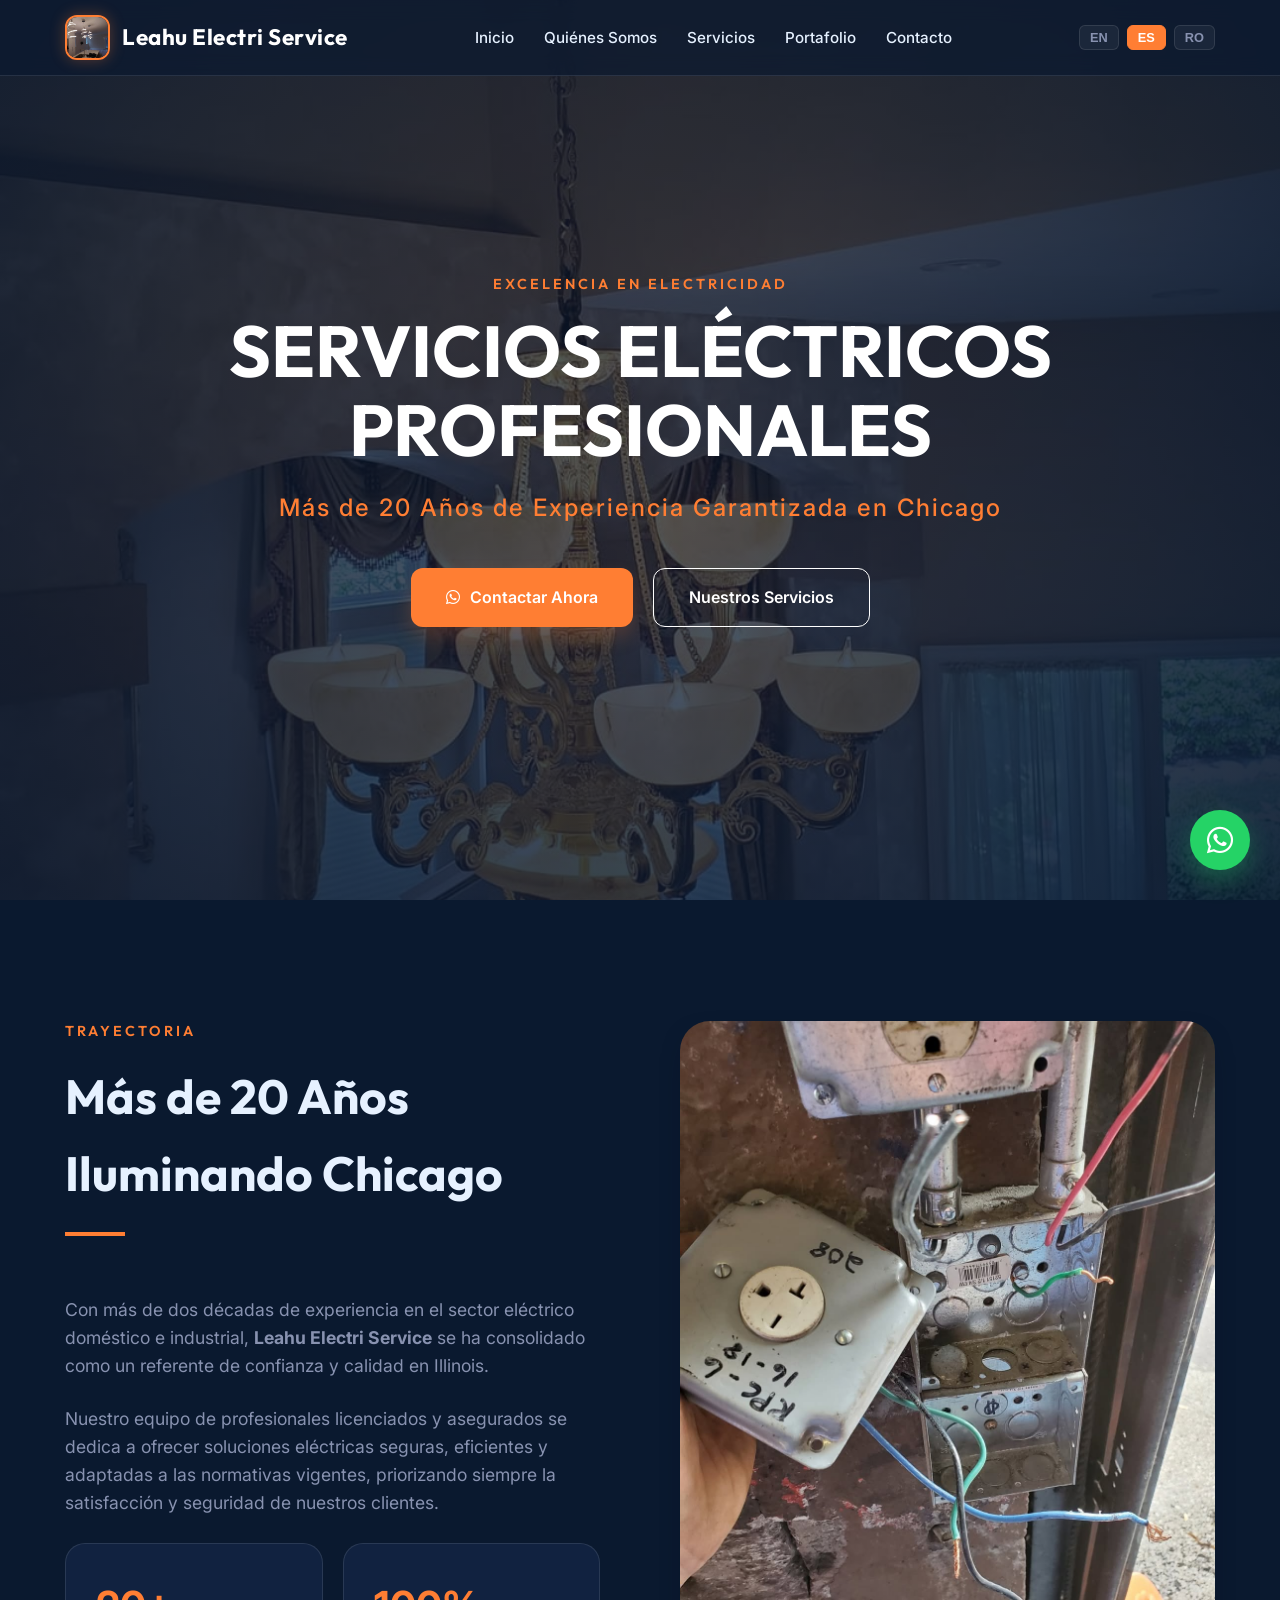
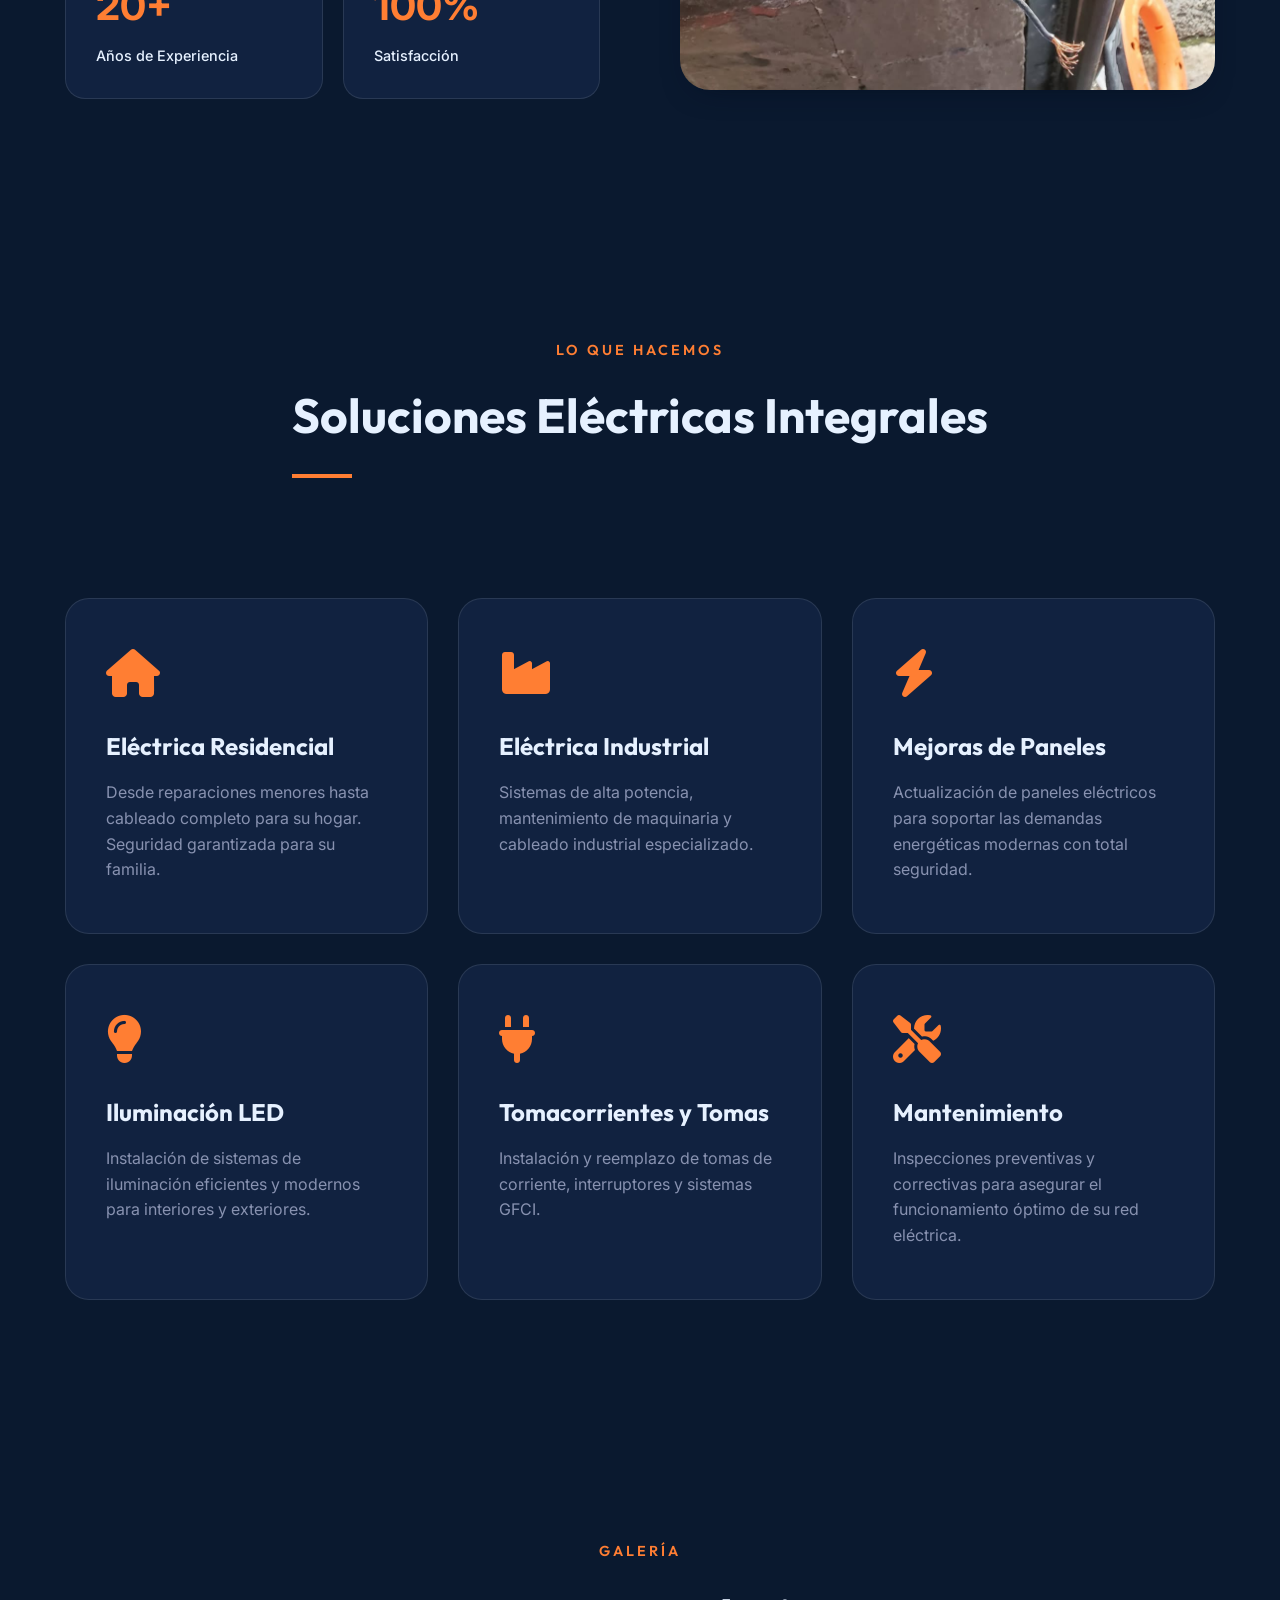
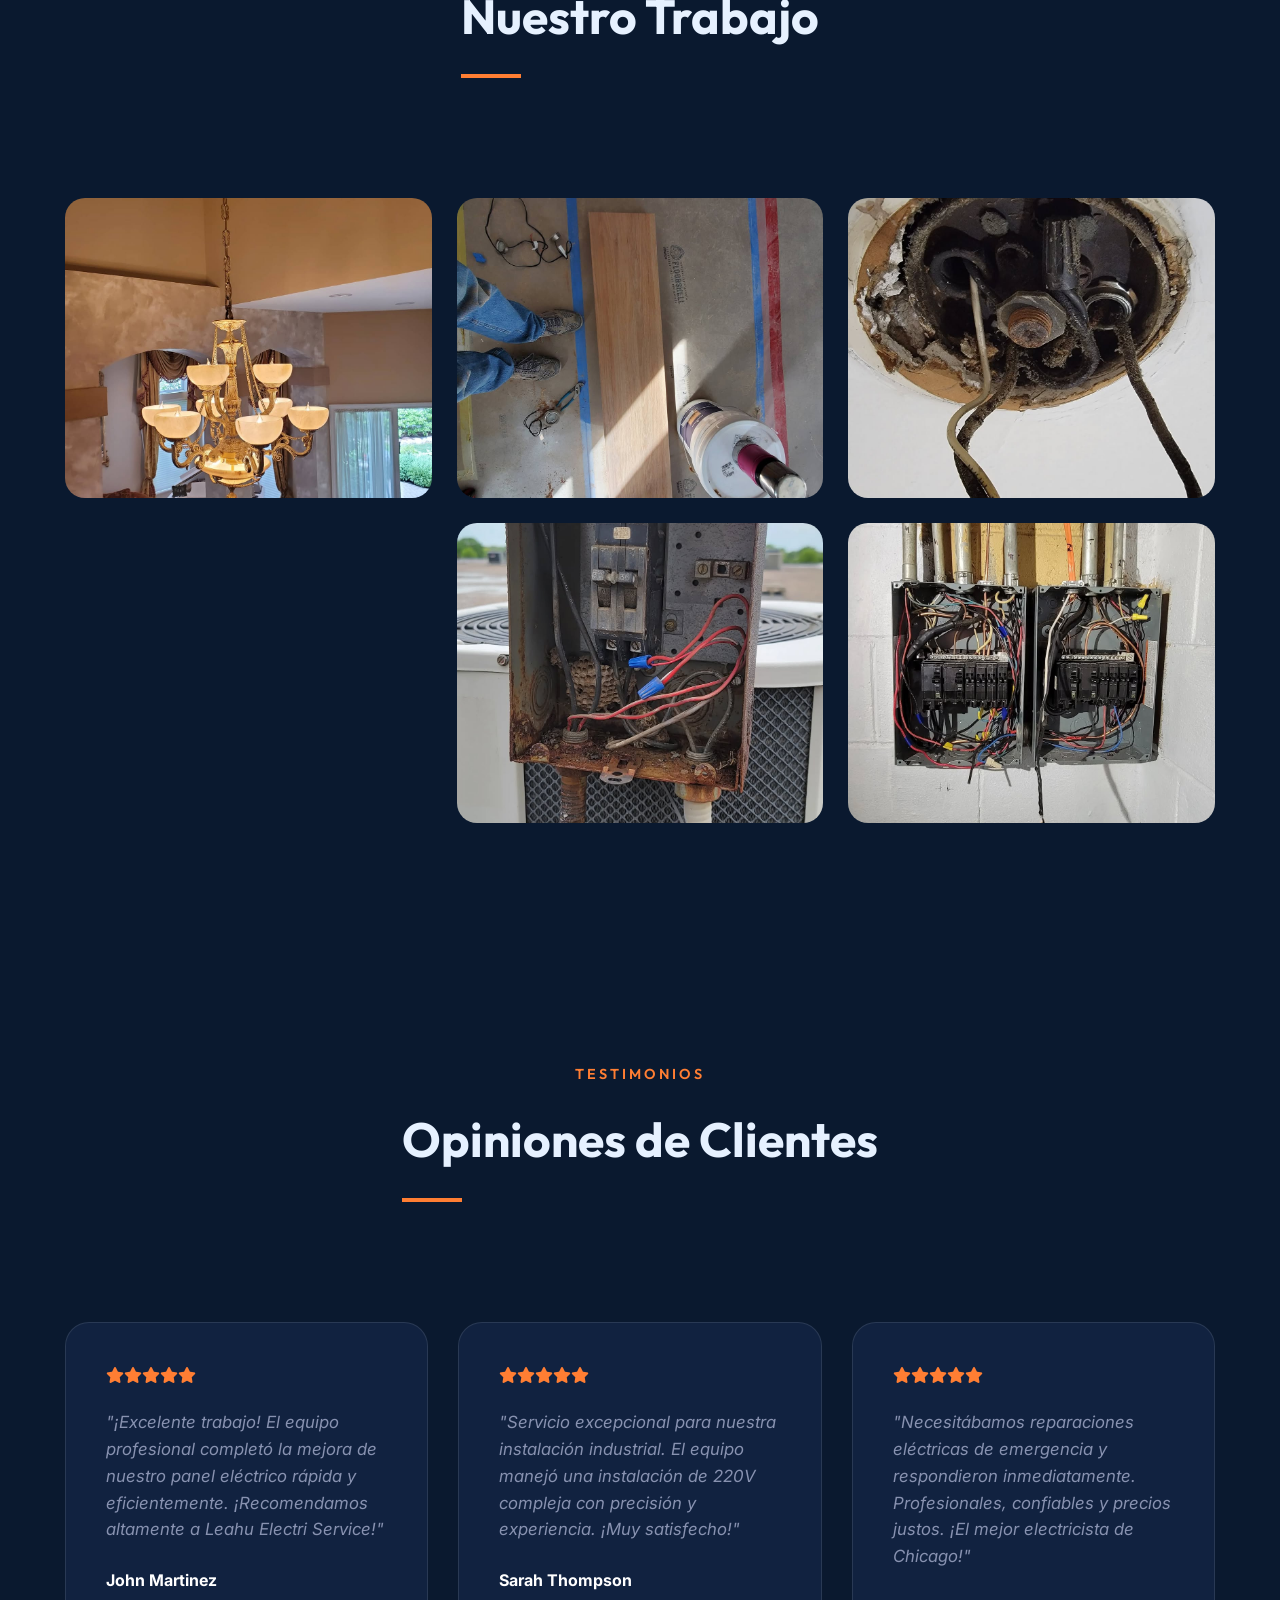
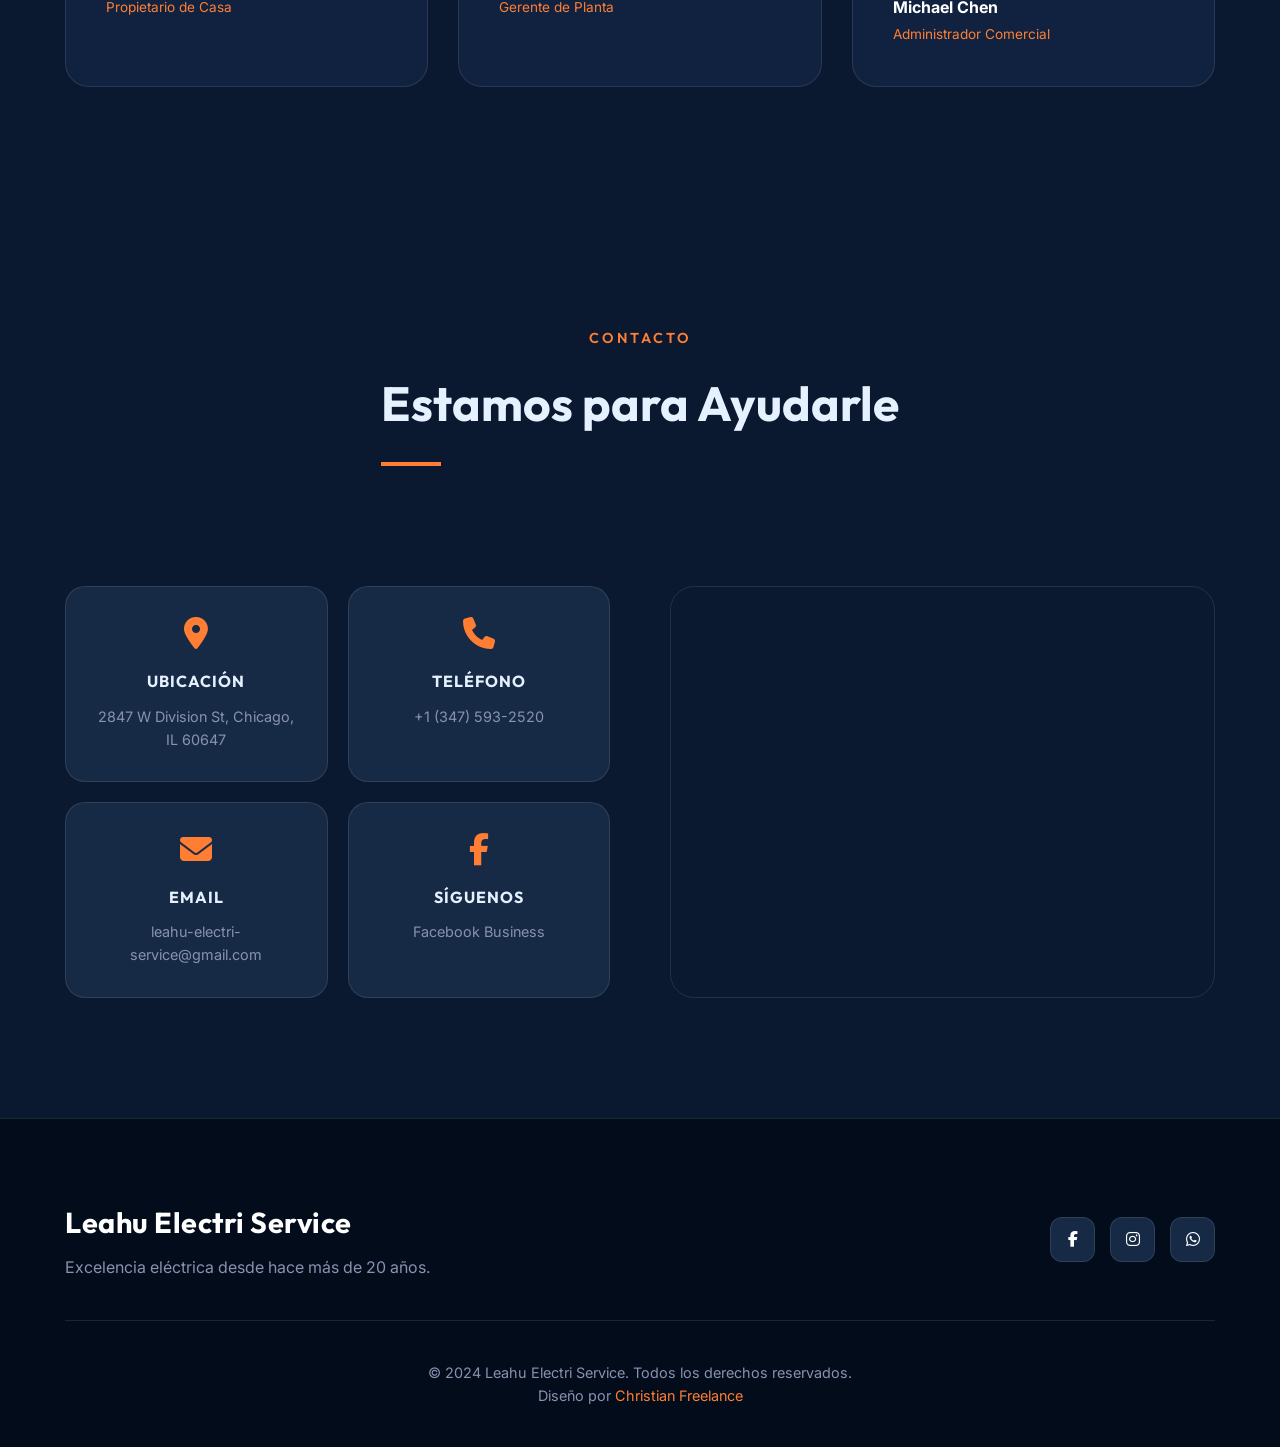
==== commit 6d5210ad: "Update hreflang links for multi-language support" ====
--- a/index-es.html
+++ b/index-es.html
@@ -8,10 +8,10 @@
     <meta name="author" content="Leahu Electri Service">
     
     <!-- Meta etiquetas multi-idioma -->
-    <link rel="alternate" hreflang="en" href="index-en.html" />
+    <link rel="alternate" hreflang="en" href="index.html" />
     <link rel="alternate" hreflang="es" href="index-es.html" />
     <link rel="alternate" hreflang="ro" href="index-ro.html" />
-    <link rel="alternate" hreflang="x-default" href="index-en.html" />
+    <link rel="alternate" hreflang="x-default" href="index.html" />
 
     <meta property="og:title" content="Leahu Electri Service - Servicios Eléctricos Chicago">
     <meta property="og:description" content="Servicios eléctricos profesionales con más de 20 años de experiencia en Chicago e Illinois.">
